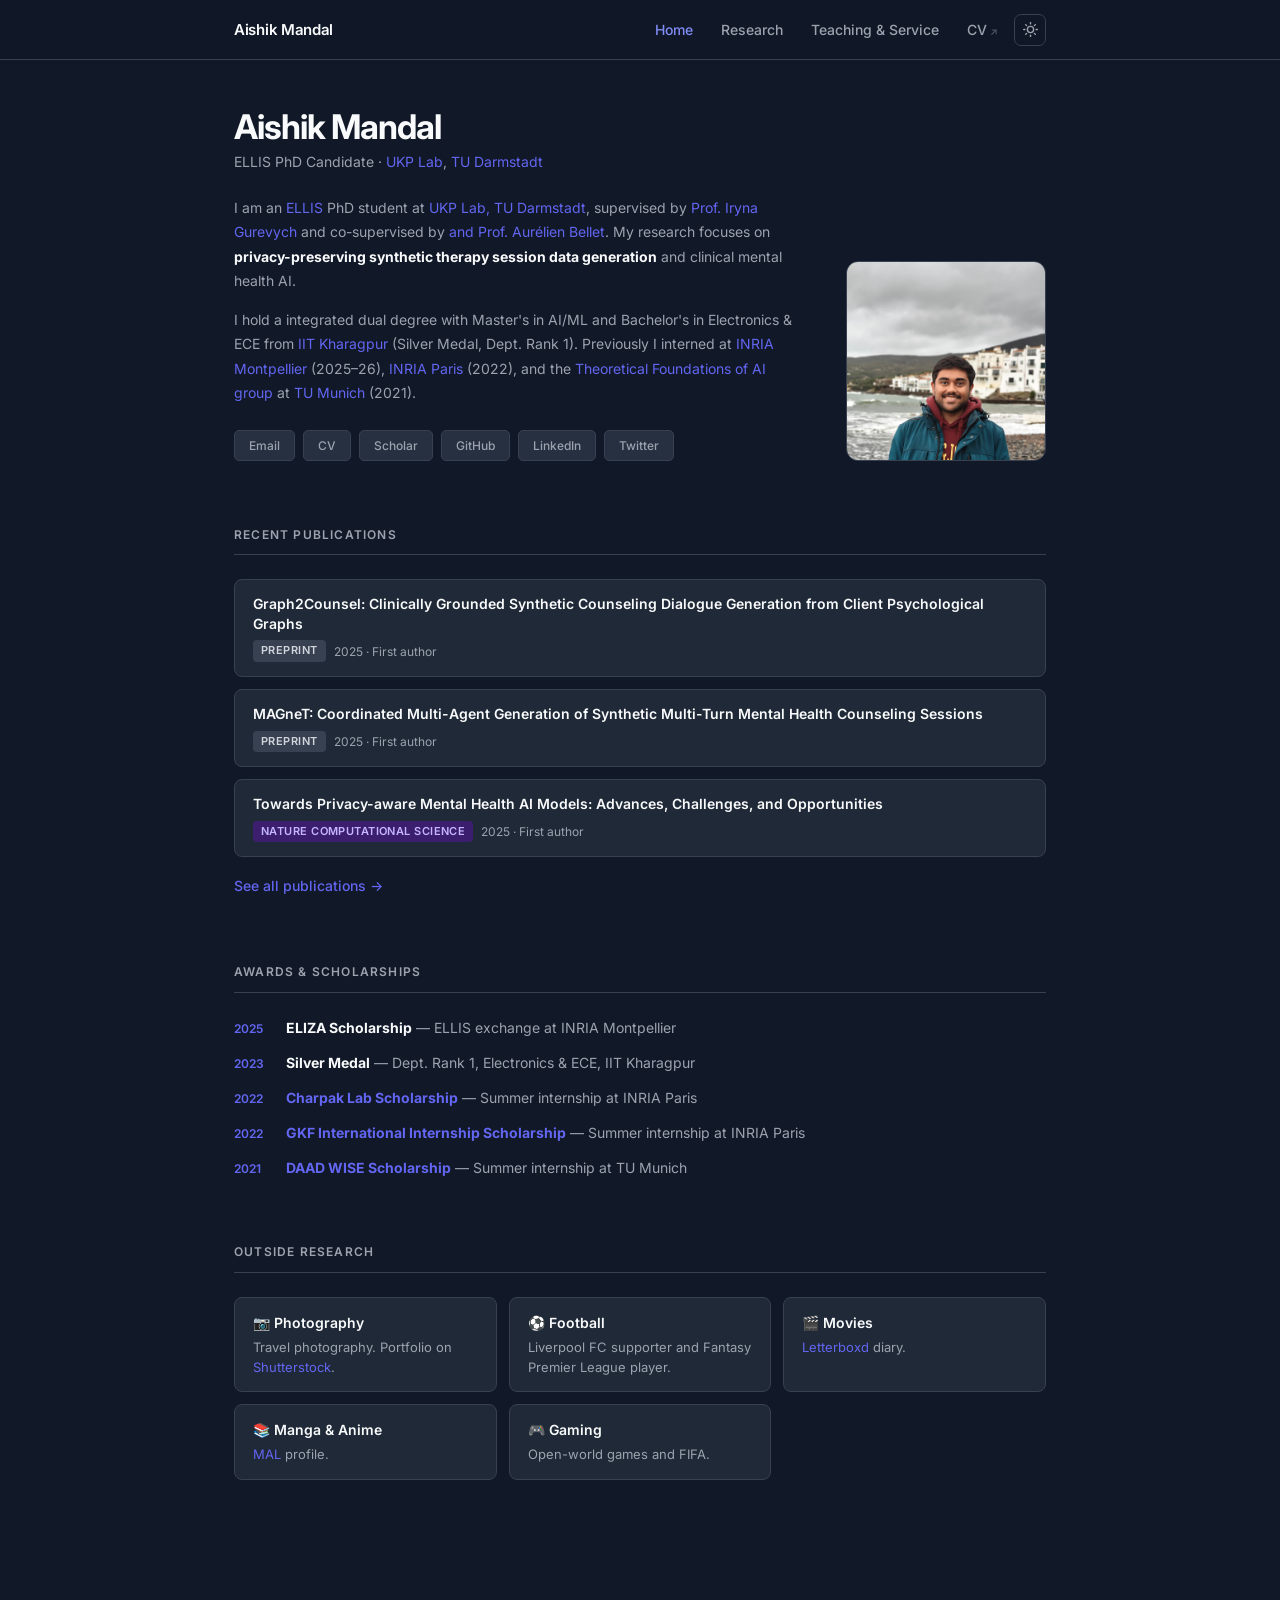
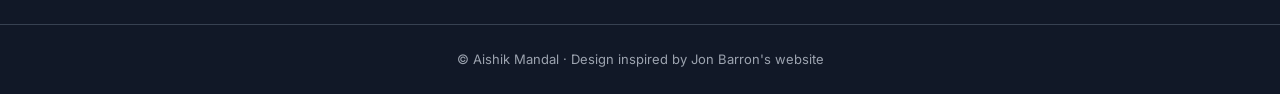
==== index.html @ 71665193 "fixed links" ====
<!DOCTYPE html>
<html lang="en">
<head>
  <meta charset="UTF-8">
  <meta name="viewport" content="width=device-width, initial-scale=1">
  <title>Aishik Mandal</title>
  <meta name="author" content="Aishik Mandal">
  <meta name="description" content="Aishik Mandal — ELLIS PhD Candidate at UKP Lab, TU Darmstadt. Research in privacy-preserving NLP, mental health AI, and dialogue systems.">
  <link rel="canonical" href="https://jitaishik.github.io/">
  <meta property="og:title" content="Aishik Mandal">
  <meta property="og:description" content="ELLIS PhD Candidate at UKP Lab, TU Darmstadt. Research in privacy-preserving NLP and mental health AI.">
  <meta property="og:url" content="https://jitaishik.github.io/">
  <meta property="og:type" content="website">
  <link rel="icon" href="data:image/svg+xml,<svg xmlns=%22http://www.w3.org/2000/svg%22 viewBox=%220 0 100 100%22><text y=%22.9em%22 font-size=%2290%22>🌐</text></svg>">
  <link rel="preload" as="image" href="images/Aishik.jpg">
  <script>if(localStorage.getItem('theme')==='light')document.documentElement.setAttribute('data-theme','light');</script>
  <link rel="stylesheet" href="assets/css/base.css">
  <link rel="stylesheet" href="assets/css/nav.css">
  <link rel="stylesheet" href="assets/css/research.css">
</head>
<body>
  <a class="skip-link" href="#main">Skip to content</a>

  <nav class="site-nav" aria-label="Primary navigation">
    <div class="nav-inner">
      <a class="nav-logo" href="index.html">Aishik Mandal</a>
      <div class="nav-right">
        <ul class="nav-links">
          <li><a href="index.html">Home</a></li>
          <li><a href="research.html">Research</a></li>
          <li><a href="teaching.html">Teaching &amp; Service</a></li>
          <li><a href="data/CV_Aishik_Mandal_2026.pdf" target="_blank">CV</a></li>
        </ul>
        <button class="theme-toggle" aria-label="Switch to light mode"></button>
        <button class="menu-toggle" aria-label="Toggle menu" aria-expanded="false">☰</button>
      </div>
    </div>
  </nav>

  <main id="main">
    <div class="container">

      <!-- ── Hero ─────────────────────────────────── -->
      <section class="section" id="hero">
        <div style="display:flex; gap:48px; align-items:flex-start; flex-wrap:wrap-reverse;">

          <div style="flex:1; min-width:260px;">
            <h1 style="font-size:34px; font-weight:700; letter-spacing:-0.03em; line-height:1.1; margin-bottom:6px;">Aishik Mandal</h1>
            <p style="color:var(--text-muted); font-size:14px; margin-bottom:22px;">
              ELLIS PhD Candidate ·
              <a href="https://www.informatik.tu-darmstadt.de/ukp/ukp_home/index.en.jsp">UKP Lab</a>,
              <a href="https://www.tu-darmstadt.de/">TU Darmstadt</a>
            </p>

            <p style="color:var(--text-muted); line-height:1.75; margin-bottom:14px; font-size:14px;">
              I am an <a href="https://ellis.eu/">ELLIS</a> PhD student at
              <a href="https://www.informatik.tu-darmstadt.de/ukp/ukp_home/index.en.jsp">UKP Lab, TU Darmstadt</a>,
              supervised by <a href="https://www.informatik.tu-darmstadt.de/ukp/ukp_home/head_ukp/index.en.jsp">Prof. Iryna Gurevych</a>
              and co-supervised by <a href="http://researchers.lille.inria.fr/abellet/"> and Prof. Aurélien Bellet</a>.
              My research focuses on <strong style="color:var(--text);">privacy-preserving synthetic therapy session data generation</strong>
              and clinical mental health AI.
            </p>
            <p style="color:var(--text-muted); line-height:1.75; margin-bottom:24px; font-size:14px;">
              I hold a integrated dual degree with Master's in AI/ML and Bachelor's in Electronics &amp; ECE from
              <a href="https://www.iitkgp.ac.in/">IIT Kharagpur</a> (Silver Medal, Dept. Rank 1).
              Previously I interned at <a href="https://team.inria.fr/premedical/">INRIA Montpellier</a> (2025–26),
              <a href="https://www.inria.fr/en/centre-inria-de-paris">INRIA Paris</a> (2022),
              and the <a href="https://www.cs.cit.tum.de/tfai/home/">Theoretical Foundations of AI group</a>
              at <a href="https://www.tum.de/">TU Munich</a> (2021).
            </p>

            <div style="display:flex; gap:8px; flex-wrap:wrap;">
              <a class="btn" href="mailto:aishik.mandal@tu-darmstadt.de">Email</a>
              <a class="btn" href="data/CV_Aishik_Mandal_2026.pdf" target="_blank">CV</a>
              <a class="btn" href="https://scholar.google.com/citations?user=Td8hNHUAAAAJ&hl=en" target="_blank">Scholar</a>
              <a class="btn" href="https://github.com/jitaishik/" target="_blank">GitHub</a>
              <a class="btn" href="https://www.linkedin.com/in/aishikmandal/" target="_blank">LinkedIn</a>
              <a class="btn" href="https://twitter.com/jit_aishik_13" target="_blank">Twitter</a>
            </div>
          </div>

          <div style="flex-shrink:0;">
            <img src="images/Aishik.jpg" alt="Aishik Mandal profile photo"
                 width="200" height="200"
                 style="width:200px; height:200px; object-fit:cover; object-position:center 15%; border-radius:12px; border:1px solid var(--border);">
          </div>

        </div>
      </section>

      <!-- ── Recent Publications ──────────────────── -->
      <section class="section" id="featured">
        <h2 class="section-title">Recent Publications</h2>
        <div class="featured-list">

          <div class="featured-card">
            <span class="featured-title">Graph2Counsel: Clinically Grounded Synthetic Counseling Dialogue Generation from Client Psychological Graphs</span>
            <div class="featured-meta">
              <span class="badge badge-preprint">Preprint</span>
              <span class="paper-year muted">2025 · First author</span>
            </div>
          </div>

          <div class="featured-card">
            <span class="featured-title">MAGneT: Coordinated Multi-Agent Generation of Synthetic Multi-Turn Mental Health Counseling Sessions</span>
            <div class="featured-meta">
              <span class="badge badge-preprint">Preprint</span>
              <span class="paper-year muted">2025 · First author</span>
            </div>
          </div>

          <div class="featured-card">
            <a class="featured-title" href="https://www.nature.com/articles/s43588-025-00875-w" target="_blank">Towards Privacy-aware Mental Health AI Models: Advances, Challenges, and Opportunities</a>
            <div class="featured-meta">
              <span class="badge badge-nature">Nature Computational Science</span>
              <span class="paper-year muted">2025 · First author</span>
            </div>
          </div>

        </div>
        <a class="see-all" href="research.html">See all publications →</a>
      </section>

      <!-- ── Awards & Scholarships ─────────────────── -->
      <section class="section" id="awards">
        <h2 class="section-title">Awards &amp; Scholarships</h2>
        <div style="display:flex; flex-direction:column; gap:14px;">

          <div style="display:flex; gap:16px; align-items:baseline;">
            <span style="color:var(--accent); font-size:12px; font-weight:600; min-width:36px; flex-shrink:0;">2025</span>
            <div style="font-size:14px; line-height:1.5;">
              <a href="https://www.tu-darmstadt.de/forschen/forschungsfelder/information_intelligence_ii/eliza/eliza.en.jsp"></a><strong>ELIZA Scholarship</strong></a>
              <span style="color:var(--text-muted);"> — ELLIS exchange at INRIA Montpellier</span>
            </div>
          </div>

          <div style="display:flex; gap:16px; align-items:baseline;">
            <span style="color:var(--accent); font-size:12px; font-weight:600; min-width:36px; flex-shrink:0;">2023</span>
            <div style="font-size:14px; line-height:1.5;">
              <strong>Silver Medal</strong>
              <span style="color:var(--text-muted);"> — Dept. Rank 1, Electronics &amp; ECE, IIT Kharagpur</span>
            </div>
          </div>

          <div style="display:flex; gap:16px; align-items:baseline;">
            <span style="color:var(--accent); font-size:12px; font-weight:600; min-width:36px; flex-shrink:0;">2022</span>
            <div style="font-size:14px; line-height:1.5;">
              <a href="https://www.inde.campusfrance.org/charpak-lab-scholarship"><strong>Charpak Lab Scholarship</strong></a>
              <span style="color:var(--text-muted);"> — Summer internship at INRIA Paris</span>
            </div>
          </div>

          <div style="display:flex; gap:16px; align-items:baseline;">
            <span style="color:var(--accent); font-size:12px; font-weight:600; min-width:36px; flex-shrink:0;">2022</span>
            <div style="font-size:14px; line-height:1.5;">
              <a href="https://www.iitkgpfoundation.org/article.html?aid=1276&nl="><strong>GKF International Internship Scholarship</strong></a>
              <span style="color:var(--text-muted);"> — Summer internship at INRIA Paris</span>
            </div>
          </div>

          <div style="display:flex; gap:16px; align-items:baseline;">
            <span style="color:var(--accent); font-size:12px; font-weight:600; min-width:36px; flex-shrink:0;">2021</span>
            <div style="font-size:14px; line-height:1.5;">
              <a href="https://www2.daad.de/deutschland/stipendium/datenbank/en/21148-scholarship-database/?detail=50015295"><strong>DAAD WISE Scholarship</strong></a>
              <span style="color:var(--text-muted);"> — Summer internship at TU Munich</span>
            </div>
          </div>

        </div>
      </section>

      <!-- ── Outside Research ──────────────────────── -->
      <section class="section" id="hobbies">
        <h2 class="section-title">Outside Research</h2>
        <div style="display:grid; grid-template-columns:repeat(auto-fill, minmax(200px, 1fr)); gap:12px;">

          <div style="background:var(--surface); border:1px solid var(--border); border-radius:8px; padding:14px 18px;">
            <div style="font-weight:600; font-size:14px; margin-bottom:4px;">📷 Photography</div>
            <div style="color:var(--text-muted); font-size:13px; line-height:1.5;">Travel photography. Portfolio on <a href="https://www.shutterstock.com/g/Jitaishik">Shutterstock</a>.</div>
          </div>

          <div style="background:var(--surface); border:1px solid var(--border); border-radius:8px; padding:14px 18px;">
            <div style="font-weight:600; font-size:14px; margin-bottom:4px;">⚽ Football</div>
            <div style="color:var(--text-muted); font-size:13px; line-height:1.5;">Liverpool FC supporter and Fantasy Premier League player.</div>
          </div>

          <div style="background:var(--surface); border:1px solid var(--border); border-radius:8px; padding:14px 18px;">
            <div style="font-weight:600; font-size:14px; margin-bottom:4px;">🎬 Movies</div>
            <div style="color:var(--text-muted); font-size:13px; line-height:1.5;"><a href="https://letterboxd.com/Jitaishik/">Letterboxd</a> diary.</div>
          </div>

          <div style="background:var(--surface); border:1px solid var(--border); border-radius:8px; padding:14px 18px;">
            <div style="font-weight:600; font-size:14px; margin-bottom:4px;">📚 Manga &amp; Anime</div>
            <div style="color:var(--text-muted); font-size:13px; line-height:1.5;"><a href="https://myanimelist.net/profile/Jitaishik">MAL</a> profile.</div>
          </div>

          <div style="background:var(--surface); border:1px solid var(--border); border-radius:8px; padding:14px 18px;">
            <div style="font-weight:600; font-size:14px; margin-bottom:4px;">🎮 Gaming</div>
            <div style="color:var(--text-muted); font-size:13px; line-height:1.5;">Open-world games and FIFA.</div>
          </div>

        </div>
      </section>

    </div>
  </main>

  <footer>
    <div class="container">
      <p>© Aishik Mandal · Design inspired by <a href="https://jonbarron.info/">Jon Barron's website</a></p>
    </div>
  </footer>

  <script src="assets/js/nav.js"></script>
</body>
</html>
---- assets/css/base.css ----
@import url('https://fonts.googleapis.com/css2?family=Inter:wght@300;400;500;600;700&display=swap');

*, *::before, *::after { box-sizing: border-box; margin: 0; padding: 0; }

:root {
  --bg:           #111827;
  --surface:      #1f2937;
  --surface-2:    #263040;
  --border:       #374151;
  --text:         #f9fafb;
  --text-muted:   #9ca3af;
  --accent:       #6366f1;
  --accent-hover: #818cf8;
  --nav-bg:       rgba(17, 24, 39, 0.92);
  --thumb-bg:     #0d1117;
  --font:         'Inter', system-ui, -apple-system, sans-serif;
  --max-w:        860px;
  --nav-h:        60px;
}

[data-theme="light"] {
  --bg:           #f8f9fa;
  --surface:      #ffffff;
  --surface-2:    #f1f3f5;
  --border:       #dee2e6;
  --text:         #111827;
  --text-muted:   #6b7280;
  --accent:       #4f46e5;
  --accent-hover: #6366f1;
  --nav-bg:       rgba(248, 249, 250, 0.92);
  --thumb-bg:     #f1f3f5;
}

/* Badge overrides for light mode */
[data-theme="light"] .badge-nature   { background: #ede9fe; color: #5b21b6; }
[data-theme="light"] .badge-oral     { background: #dcfce7; color: #15803d; }
[data-theme="light"] .badge-conf     { background: #dbeafe; color: #1d4ed8; }
[data-theme="light"] .badge-journal  { background: #dbeafe; color: #1d4ed8; }
[data-theme="light"] .badge-preprint { background: #f3f4f6; color: #374151; border: 1px solid #e5e7eb; }
[data-theme="light"] .badge-thesis   { background: #fef3c7; color: #92400e; }
[data-theme="light"] .badge-intern   { background: #fef3c7; color: #92400e; }

html { scroll-behavior: smooth; }

body {
  font-family: var(--font);
  background: var(--bg);
  color: var(--text);
  font-size: 15px;
  line-height: 1.6;
  min-height: 100vh;
}

a {
  color: var(--accent);
  text-decoration: none;
  transition: color 0.15s;
}
a:hover { color: var(--accent-hover); }

/* Layout */
.container {
  max-width: var(--max-w);
  margin: 0 auto;
  padding: 0 24px;
}

main {
  padding-top: calc(var(--nav-h) + 48px);
  padding-bottom: 80px;
}

.section { margin-bottom: 64px; }

.section-title {
  font-size: 12px;
  font-weight: 600;
  letter-spacing: 0.1em;
  text-transform: uppercase;
  color: var(--text-muted);
  margin-bottom: 24px;
  padding-bottom: 10px;
  border-bottom: 1px solid var(--border);
}

/* Badges */
.badge {
  display: inline-block;
  padding: 2px 8px;
  border-radius: 4px;
  font-size: 11px;
  font-weight: 600;
  letter-spacing: 0.04em;
  text-transform: uppercase;
  vertical-align: middle;
  white-space: nowrap;
}
.badge-nature   { background: #3b1e6e; color: #c4b5fd; }
.badge-oral     { background: #14532d; color: #86efac; }
.badge-conf     { background: #1e3a5f; color: #93c5fd; }
.badge-journal  { background: #1e3a5f; color: #93c5fd; }
.badge-preprint { background: #374151; color: #d1d5db; }
.badge-thesis   { background: #292524; color: #d6d3d1; }
.badge-intern   { background: #292524; color: #d6d3d1; }

/* Footer */
footer {
  border-top: 1px solid var(--border);
  padding: 24px 0;
  text-align: center;
  color: var(--text-muted);
  font-size: 13px;
}
footer a { color: var(--text-muted); }
footer a:hover { color: var(--accent-hover); }

/* Skip to content */
.skip-link {
  position: absolute;
  top: -40px;
  left: 0;
  background: var(--accent);
  color: #fff;
  padding: 8px 12px;
  z-index: 100;
  border-radius: 0 0 4px 0;
  font-size: 14px;
}
.skip-link:focus { top: 0; }

img { max-width: 100%; height: auto; display: block; }

/* Shared link pill button */
.btn {
  display: inline-flex;
  align-items: center;
  gap: 4px;
  padding: 5px 14px;
  border-radius: 5px;
  font-size: 12px;
  font-weight: 500;
  background: var(--surface-2);
  border: 1px solid var(--border);
  color: var(--text-muted);
  transition: all 0.15s;
  cursor: pointer;
}
.btn:hover {
  background: var(--accent);
  border-color: var(--accent);
  color: #fff;
}

.highlight { font-weight: 700; color: var(--text); }
.muted { color: var(--text-muted); }
---- assets/css/nav.css ----
.site-nav {
  position: fixed;
  top: 0; left: 0; right: 0;
  height: var(--nav-h);
  background: var(--nav-bg);
  backdrop-filter: blur(12px);
  -webkit-backdrop-filter: blur(12px);
  border-bottom: 1px solid var(--border);
  z-index: 50;
  display: flex;
  align-items: center;
}

.nav-inner {
  max-width: var(--max-w);
  width: 100%;
  margin: 0 auto;
  padding: 0 24px;
  display: flex;
  align-items: center;
  justify-content: space-between;
}

.nav-logo {
  font-weight: 600;
  font-size: 15px;
  color: var(--text);
  letter-spacing: -0.02em;
}
.nav-logo:hover { color: var(--accent-hover); }

/* Right side: links + controls */
.nav-right {
  display: flex;
  align-items: center;
  gap: 16px;
}

.nav-links {
  display: flex;
  align-items: center;
  gap: 28px;
  list-style: none;
}

.nav-links a {
  color: var(--text-muted);
  font-size: 14px;
  font-weight: 500;
  transition: color 0.15s;
}
.nav-links a:hover { color: var(--text); }
.nav-links a.active,
.nav-links a[aria-current="page"] { color: var(--accent-hover); }
.nav-links a[target="_blank"]::after {
  content: ' ↗';
  font-size: 10px;
  opacity: 0.5;
}

/* Theme toggle */
.theme-toggle {
  display: flex;
  align-items: center;
  justify-content: center;
  width: 32px;
  height: 32px;
  background: none;
  border: 1px solid var(--border);
  border-radius: 7px;
  cursor: pointer;
  color: var(--text-muted);
  flex-shrink: 0;
  transition: color 0.15s, border-color 0.15s, background 0.15s;
}
.theme-toggle:hover {
  color: var(--text);
  border-color: var(--text-muted);
  background: var(--surface-2);
}
.theme-toggle svg { pointer-events: none; }

/* Hamburger */
.menu-toggle {
  display: none;
  background: none;
  border: none;
  cursor: pointer;
  padding: 6px;
  color: var(--text);
  font-size: 18px;
  line-height: 1;
}

@media (max-width: 600px) {
  .menu-toggle { display: block; }

  .nav-links {
    display: none;
    position: fixed;
    top: var(--nav-h);
    left: 0; right: 0;
    background: var(--surface);
    border-bottom: 1px solid var(--border);
    flex-direction: column;
    align-items: flex-start;
    padding: 8px 24px 20px;
    gap: 0;
  }
  .nav-links.open { display: flex; }
  .nav-links li { width: 100%; }
  .nav-links a {
    display: block;
    padding: 14px 0;
    border-bottom: 1px solid var(--border);
    font-size: 15px;
  }
  .nav-links li:last-child a { border-bottom: none; }
}
---- assets/css/research.css ----
.research-intro {
  color: var(--text-muted);
  font-size: 15px;
  line-height: 1.7;
  margin-bottom: 40px;
  max-width: 640px;
}

/* ── Paper cards ─────────────────────────────── */
.papers-list {
  display: flex;
  flex-direction: column;
  gap: 20px;
}

.paper-card {
  background: var(--surface);
  border: 1px solid var(--border);
  border-radius: 10px;
  display: flex;
  gap: 24px;
  padding: 20px;
  transition: border-color 0.2s, box-shadow 0.2s;
}
.paper-card:hover {
  border-color: var(--accent);
  box-shadow: 0 0 0 1px rgba(99, 102, 241, 0.15);
}

/* Thumbnail */
.paper-thumb {
  flex-shrink: 0;
  width: 200px;
  height: 200px;
  border-radius: 8px;
  overflow: hidden;
  background: var(--thumb-bg);
  display: flex;
  align-items: center;
  justify-content: center;
  align-self: center;
}
.paper-thumb img {
  width: 100%;
  height: 100%;
  object-fit: contain;
  padding: 6px;
}

/* Coloured placeholders for papers without images */
.paper-thumb-placeholder {
  width: 100%;
  height: 100%;
  display: flex;
  align-items: center;
  justify-content: center;
  font-size: 13px;
  font-weight: 700;
  letter-spacing: 0.02em;
  color: rgba(255, 255, 255, 0.9);
  text-align: center;
  line-height: 1.3;
  padding: 14px;
}
.ph-teal    { background: linear-gradient(135deg, #0f766e 0%, #0d9488 100%); }
.ph-rose    { background: linear-gradient(135deg, #be123c 0%, #e11d48 100%); }
.ph-amber   { background: linear-gradient(135deg, #b45309 0%, #d97706 100%); }
.ph-slate   { background: linear-gradient(135deg, #334155 0%, #475569 100%); }
.ph-emerald { background: linear-gradient(135deg, #047857 0%, #059669 100%); }

/* Paper body */
.paper-content { flex: 1; min-width: 0; }

.paper-meta {
  display: flex;
  align-items: center;
  gap: 8px;
  margin-bottom: 8px;
  flex-wrap: wrap;
}
.paper-year { color: var(--text-muted); font-size: 12px; }

.paper-title {
  font-size: 14px;
  font-weight: 600;
  color: var(--text);
  line-height: 1.45;
  margin-bottom: 7px;
  display: block;
}
.paper-title:hover { color: var(--accent-hover); }
span.paper-title { cursor: default; }
span.paper-title:hover { color: var(--text); }

.paper-authors {
  font-size: 13px;
  color: var(--text-muted);
  margin-bottom: 8px;
  line-height: 1.5;
}
.paper-authors .me { color: var(--text); font-weight: 600; }

.paper-desc {
  font-size: 13px;
  color: var(--text-muted);
  line-height: 1.6;
  margin-bottom: 12px;
}

.paper-links {
  display: flex;
  gap: 8px;
  flex-wrap: wrap;
}

/* ── Featured publication strips on homepage ── */
.featured-list {
  display: flex;
  flex-direction: column;
  gap: 12px;
}

.featured-card {
  background: var(--surface);
  border: 1px solid var(--border);
  border-radius: 8px;
  padding: 14px 18px;
  transition: border-color 0.2s;
}
.featured-card:hover { border-color: var(--accent); }

.featured-title {
  font-size: 14px;
  font-weight: 600;
  color: var(--text);
  display: block;
  margin-bottom: 7px;
  line-height: 1.4;
}
.featured-title:hover { color: var(--accent-hover); }

.featured-meta {
  display: flex;
  align-items: center;
  gap: 8px;
  flex-wrap: wrap;
}

.see-all {
  display: inline-flex;
  align-items: center;
  gap: 4px;
  margin-top: 18px;
  font-size: 14px;
  font-weight: 500;
  color: var(--accent);
}
.see-all:hover { color: var(--accent-hover); }

/* ── Subsection heading within research page ── */
.subsection-title {
  font-size: 13px;
  font-weight: 600;
  color: var(--text-muted);
  letter-spacing: 0.06em;
  text-transform: uppercase;
  margin: 40px 0 16px;
}

/* ── Responsive ───────────────────────────── */
@media (max-width: 640px) {
  .paper-card {
    flex-direction: column;
    gap: 16px;
  }
  .paper-thumb {
    width: 100%;
    height: 220px;
    align-self: auto;
  }
}
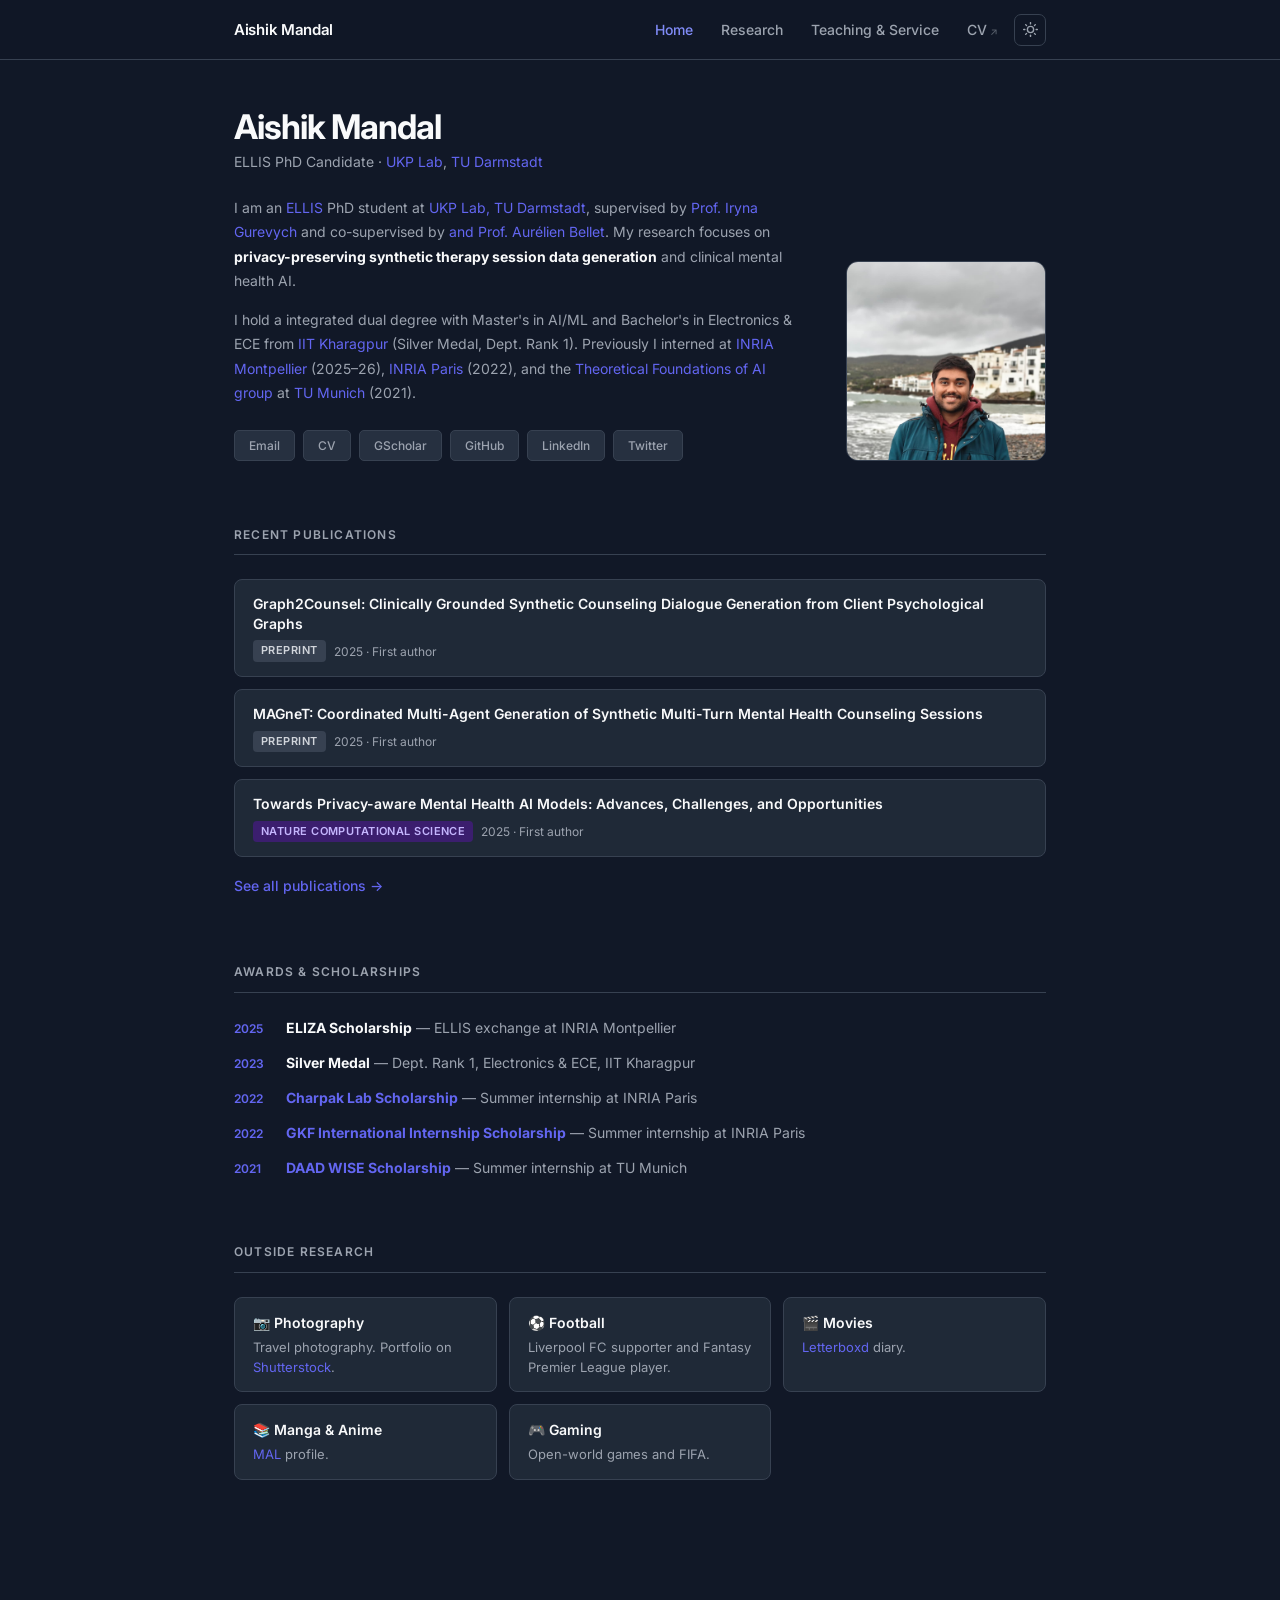
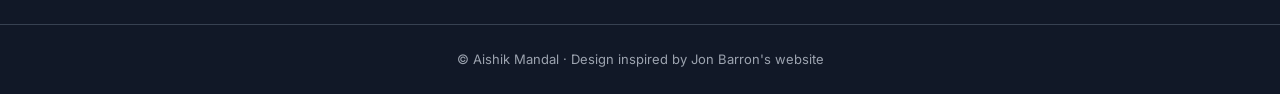
==== commit bef750b5: "fixed links" ====
--- a/index.html
+++ b/index.html
@@ -72,7 +72,7 @@
             <div style="display:flex; gap:8px; flex-wrap:wrap;">
               <a class="btn" href="mailto:aishik.mandal@tu-darmstadt.de">Email</a>
               <a class="btn" href="data/CV_Aishik_Mandal_2026.pdf" target="_blank">CV</a>
-              <a class="btn" href="https://scholar.google.com/citations?user=Td8hNHUAAAAJ&hl=en" target="_blank">Scholar</a>
+              <a class="btn" href="https://scholar.google.com/citations?user=Td8hNHUAAAAJ&hl=en" target="_blank">GScholar</a>
               <a class="btn" href="https://github.com/jitaishik/" target="_blank">GitHub</a>
               <a class="btn" href="https://www.linkedin.com/in/aishikmandal/" target="_blank">LinkedIn</a>
               <a class="btn" href="https://twitter.com/jit_aishik_13" target="_blank">Twitter</a>
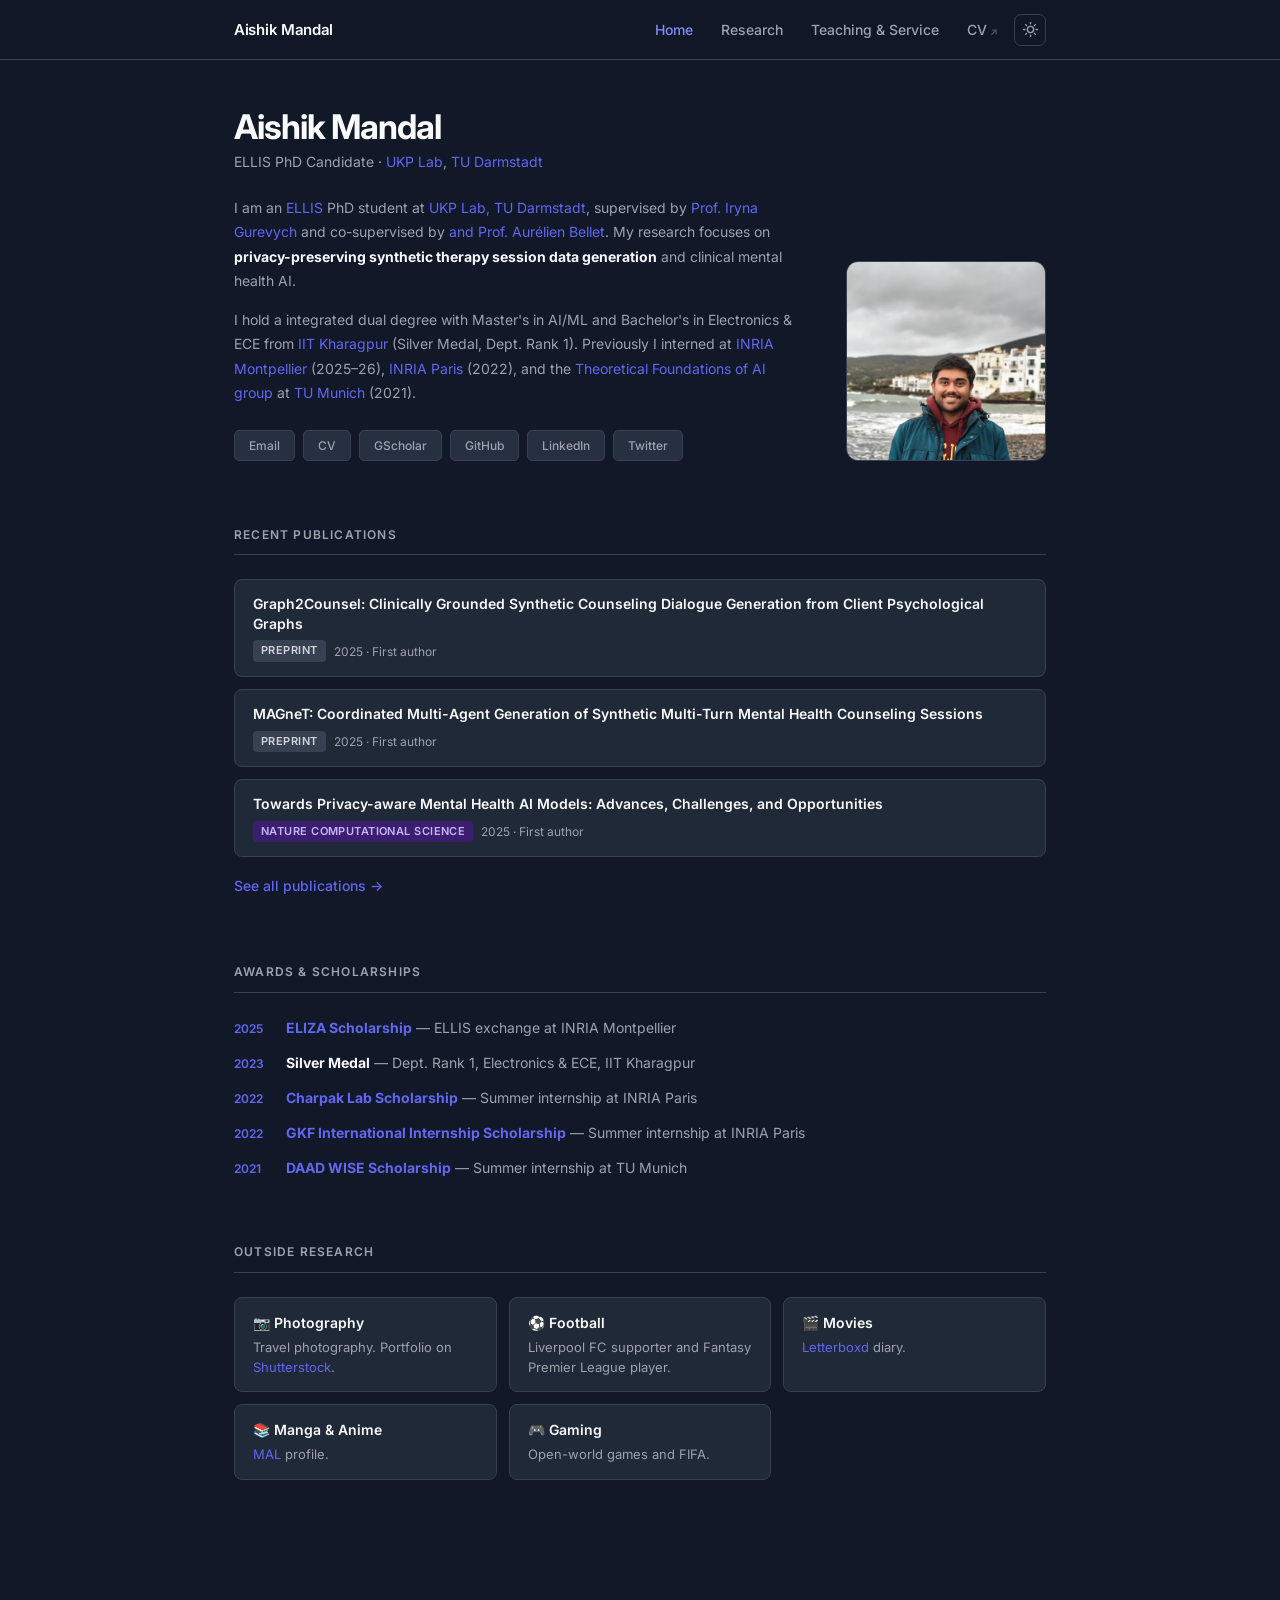
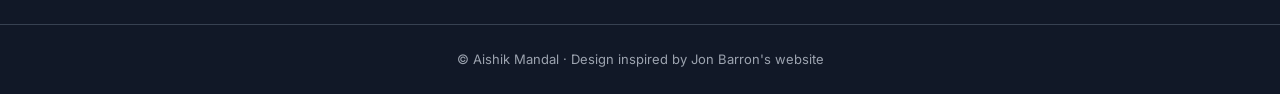
==== commit 7e83a35d: "fixed links" ====
--- a/index.html
+++ b/index.html
@@ -94,7 +94,7 @@
         <div class="featured-list">
 
           <div class="featured-card">
-            <span class="featured-title">Graph2Counsel: Clinically Grounded Synthetic Counseling Dialogue Generation from Client Psychological Graphs</span>
+            <a class="featured-title" href="https://arxiv.org/abs/2604.20382" target="_blank">Graph2Counsel: Clinically Grounded Synthetic Counseling Dialogue Generation from Client Psychological Graphs</a>
             <div class="featured-meta">
               <span class="badge badge-preprint">Preprint</span>
               <span class="paper-year muted">2025 · First author</span>
@@ -102,7 +102,7 @@
           </div>
 
           <div class="featured-card">
-            <span class="featured-title">MAGneT: Coordinated Multi-Agent Generation of Synthetic Multi-Turn Mental Health Counseling Sessions</span>
+            <a class="featured-title" href="https://arxiv.org/abs/2509.04183" target="_blank">MAGneT: Coordinated Multi-Agent Generation of Synthetic Multi-Turn Mental Health Counseling Sessions</a>
             <div class="featured-meta">
               <span class="badge badge-preprint">Preprint</span>
               <span class="paper-year muted">2025 · First author</span>
@@ -129,7 +129,7 @@
           <div style="display:flex; gap:16px; align-items:baseline;">
             <span style="color:var(--accent); font-size:12px; font-weight:600; min-width:36px; flex-shrink:0;">2025</span>
             <div style="font-size:14px; line-height:1.5;">
-              <a href="https://www.tu-darmstadt.de/forschen/forschungsfelder/information_intelligence_ii/eliza/eliza.en.jsp"></a><strong>ELIZA Scholarship</strong></a>
+              <a href="https://www.tu-darmstadt.de/forschen/forschungsfelder/information_intelligence_ii/eliza/eliza.en.jsp"><strong>ELIZA Scholarship</strong></a>
               <span style="color:var(--text-muted);"> — ELLIS exchange at INRIA Montpellier</span>
             </div>
           </div>
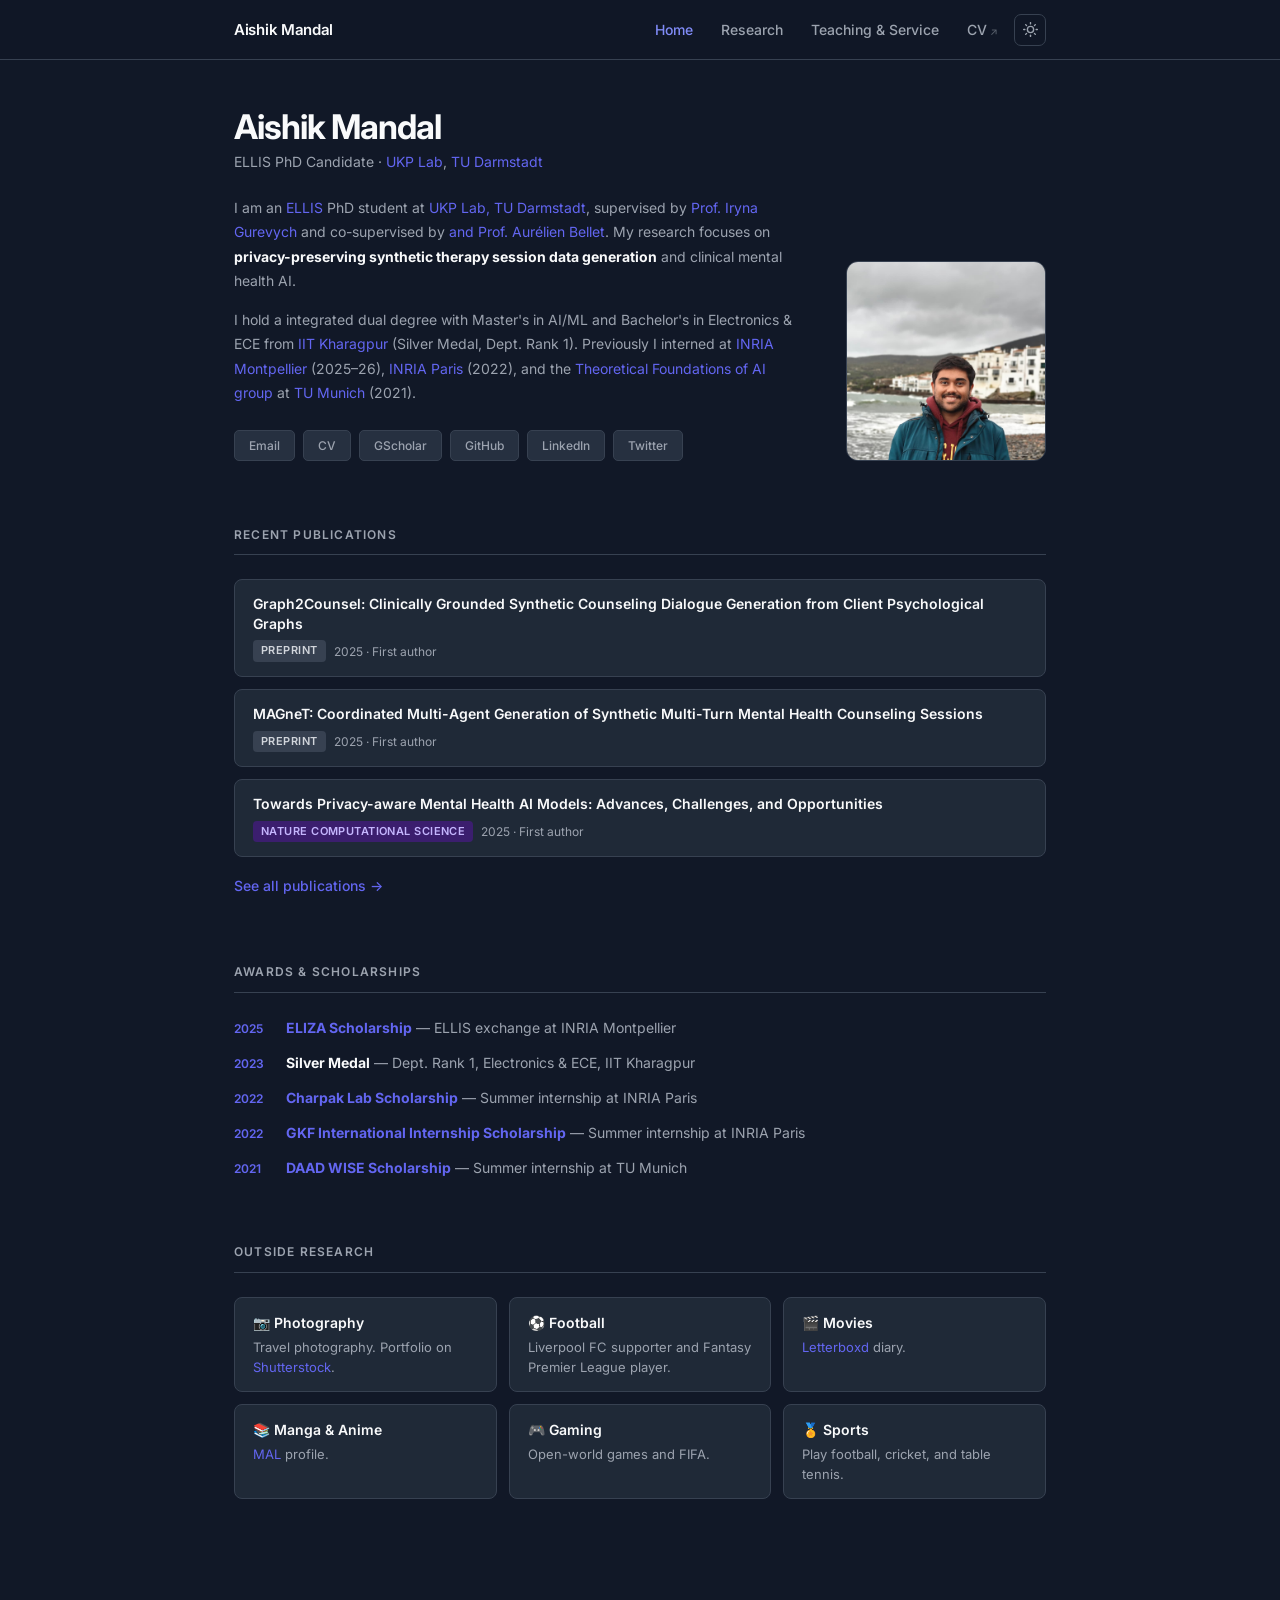
==== commit 0cb196c0: "added outside research" ====
--- a/index.html
+++ b/index.html
@@ -199,17 +199,16 @@
             <div style="color:var(--text-muted); font-size:13px; line-height:1.5;">Open-world games and FIFA.</div>
           </div>
 
+          <div style="background:var(--surface); border:1px solid var(--border); border-radius:8px; padding:14px 18px;">
+            <div style="font-weight:600; font-size:14px; margin-bottom:4px;">🏅 Sports</div>
+            <div style="color:var(--text-muted); font-size:13px; line-height:1.5;">Play football, cricket, and table tennis.</div>
+          </div>
+
         </div>
       </section>
 
     </div>
   </main>
-
-  <footer>
-    <div class="container">
-      <p>© Aishik Mandal · Design inspired by <a href="https://jonbarron.info/">Jon Barron's website</a></p>
-    </div>
-  </footer>
 
   <script src="assets/js/nav.js"></script>
 </body>
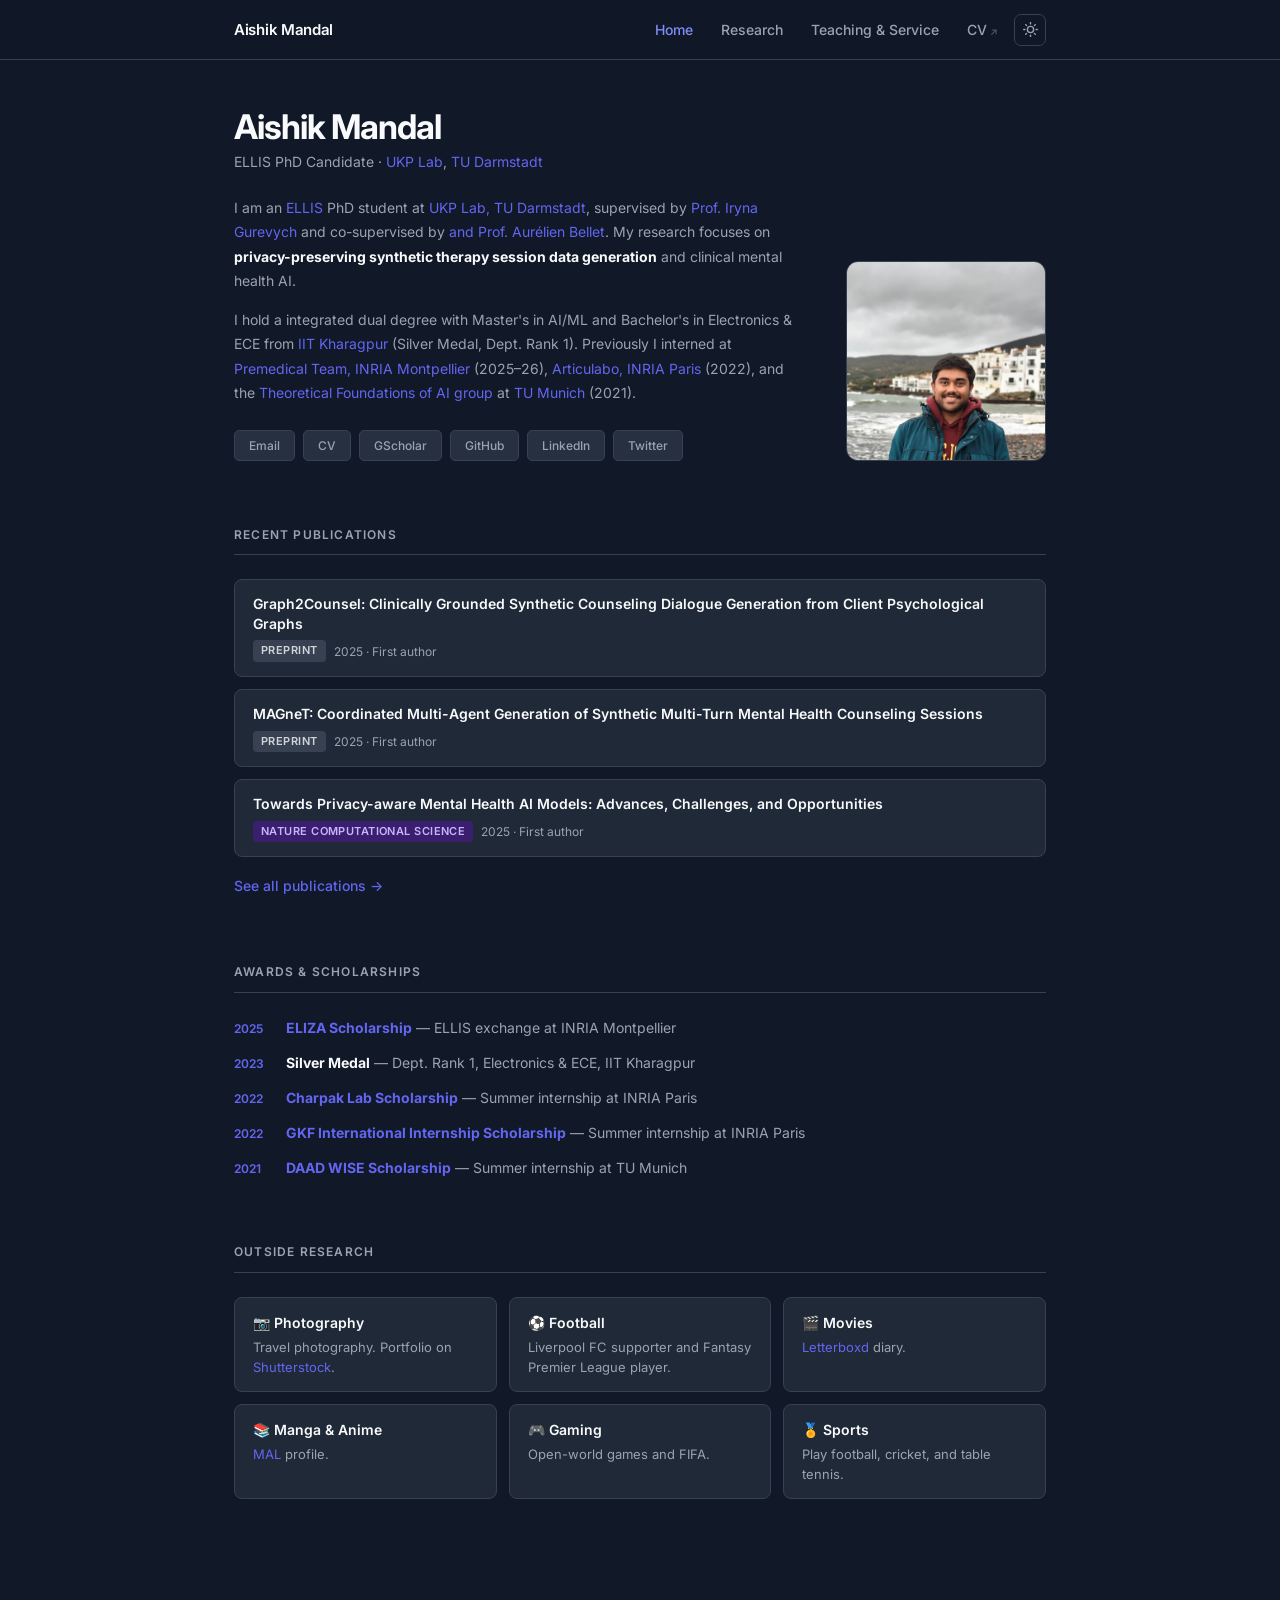
==== commit 672076c8: "fixed text" ====
--- a/index.html
+++ b/index.html
@@ -63,8 +63,8 @@
             <p style="color:var(--text-muted); line-height:1.75; margin-bottom:24px; font-size:14px;">
               I hold a integrated dual degree with Master's in AI/ML and Bachelor's in Electronics &amp; ECE from
               <a href="https://www.iitkgp.ac.in/">IIT Kharagpur</a> (Silver Medal, Dept. Rank 1).
-              Previously I interned at <a href="https://team.inria.fr/premedical/">INRIA Montpellier</a> (2025–26),
-              <a href="https://www.inria.fr/en/centre-inria-de-paris">INRIA Paris</a> (2022),
+              Previously I interned at <a href="https://team.inria.fr/premedical/">Premedical Team, INRIA Montpellier</a> (2025–26),
+              <a href="https://www.inria.fr/en/centre-inria-de-paris"> Articulabo, INRIA Paris</a> (2022),
               and the <a href="https://www.cs.cit.tum.de/tfai/home/">Theoretical Foundations of AI group</a>
               at <a href="https://www.tum.de/">TU Munich</a> (2021).
             </p>
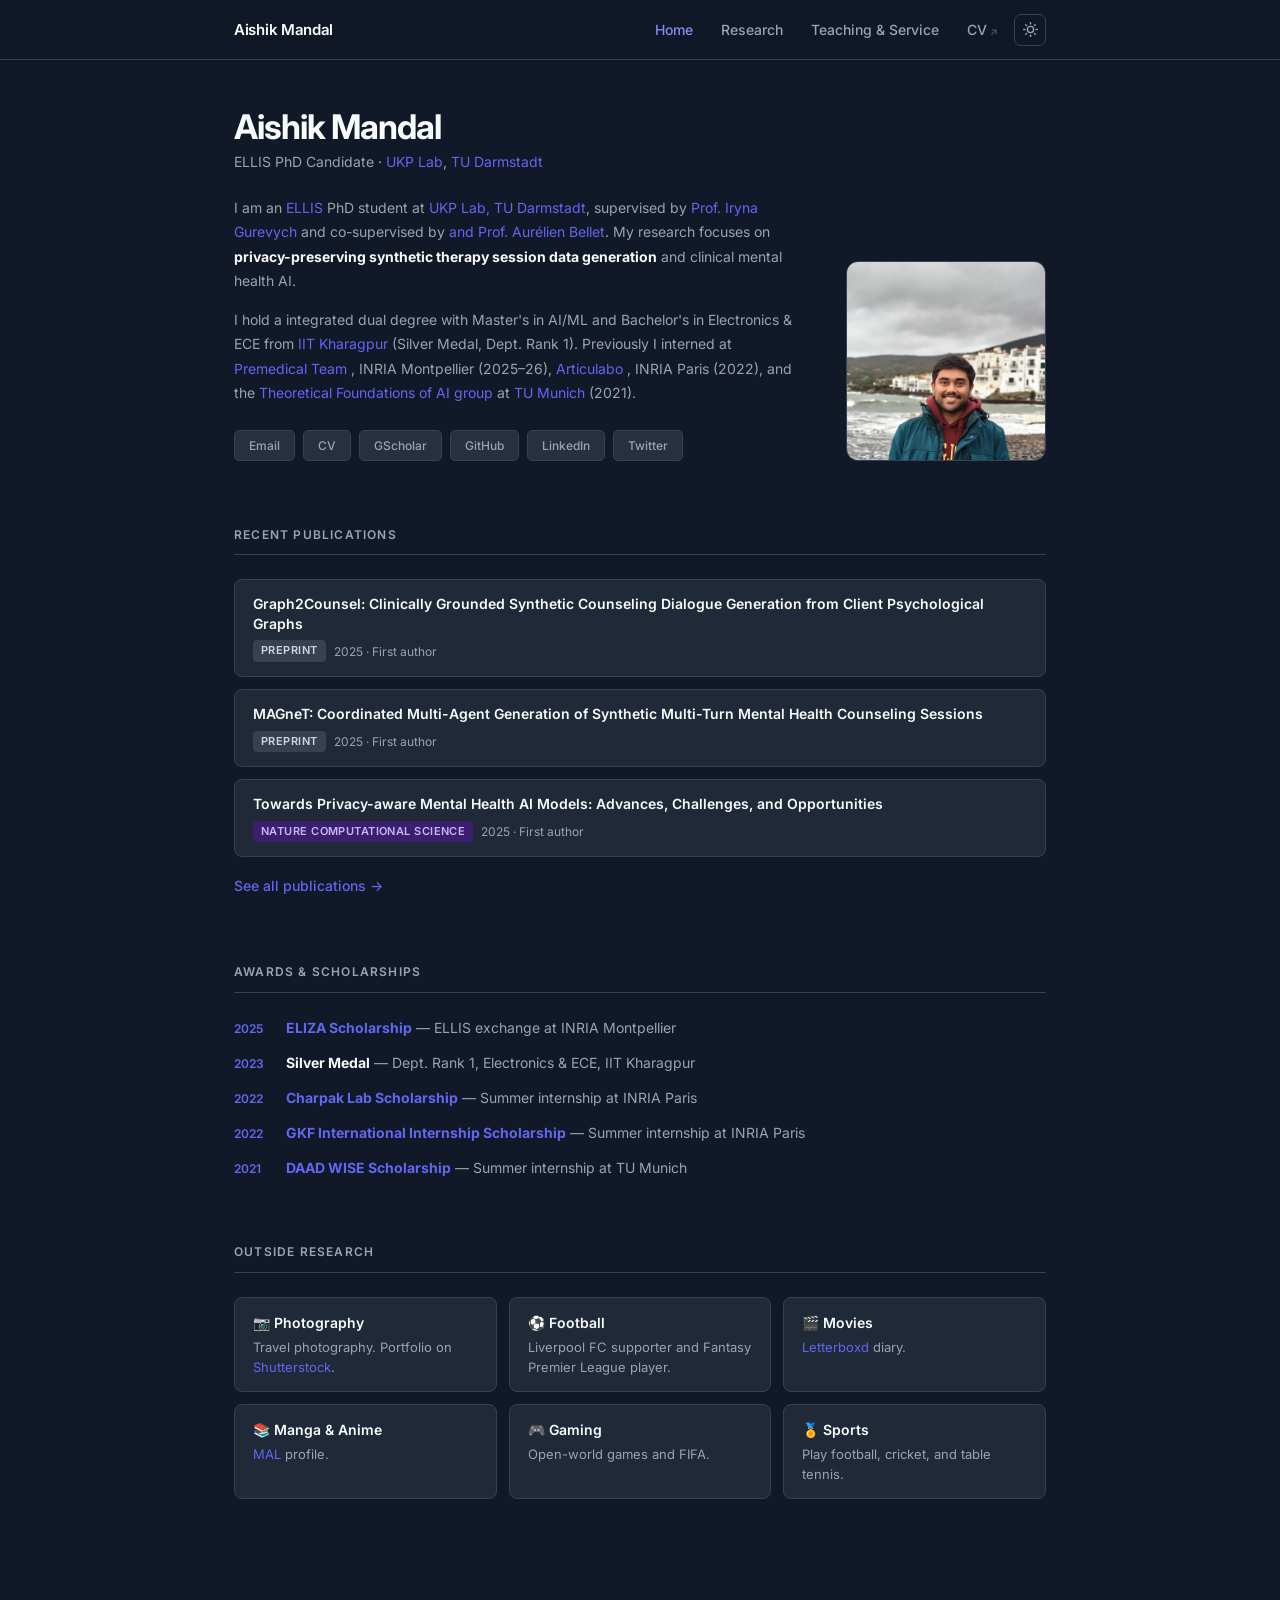
==== commit 39868b77: "fixed text" ====
--- a/index.html
+++ b/index.html
@@ -63,8 +63,8 @@
             <p style="color:var(--text-muted); line-height:1.75; margin-bottom:24px; font-size:14px;">
               I hold a integrated dual degree with Master's in AI/ML and Bachelor's in Electronics &amp; ECE from
               <a href="https://www.iitkgp.ac.in/">IIT Kharagpur</a> (Silver Medal, Dept. Rank 1).
-              Previously I interned at <a href="https://team.inria.fr/premedical/">Premedical Team, INRIA Montpellier</a> (2025–26),
-              <a href="https://www.inria.fr/en/centre-inria-de-paris"> Articulabo, INRIA Paris</a> (2022),
+              Previously I interned at <a href="https://team.inria.fr/premedical/">Premedical Team </a>, <a href="https://www.inria.fr/en/inria-branch-university-montpellier"></a>INRIA Montpellier</a> (2025–26),
+              <a href="https://www.justinecassell.com/articulab/members/"> Articulabo </a>, <a href="https://www.inria.fr/en/centre-inria-de-paris"></a>INRIA Paris</a> (2022),
               and the <a href="https://www.cs.cit.tum.de/tfai/home/">Theoretical Foundations of AI group</a>
               at <a href="https://www.tum.de/">TU Munich</a> (2021).
             </p>
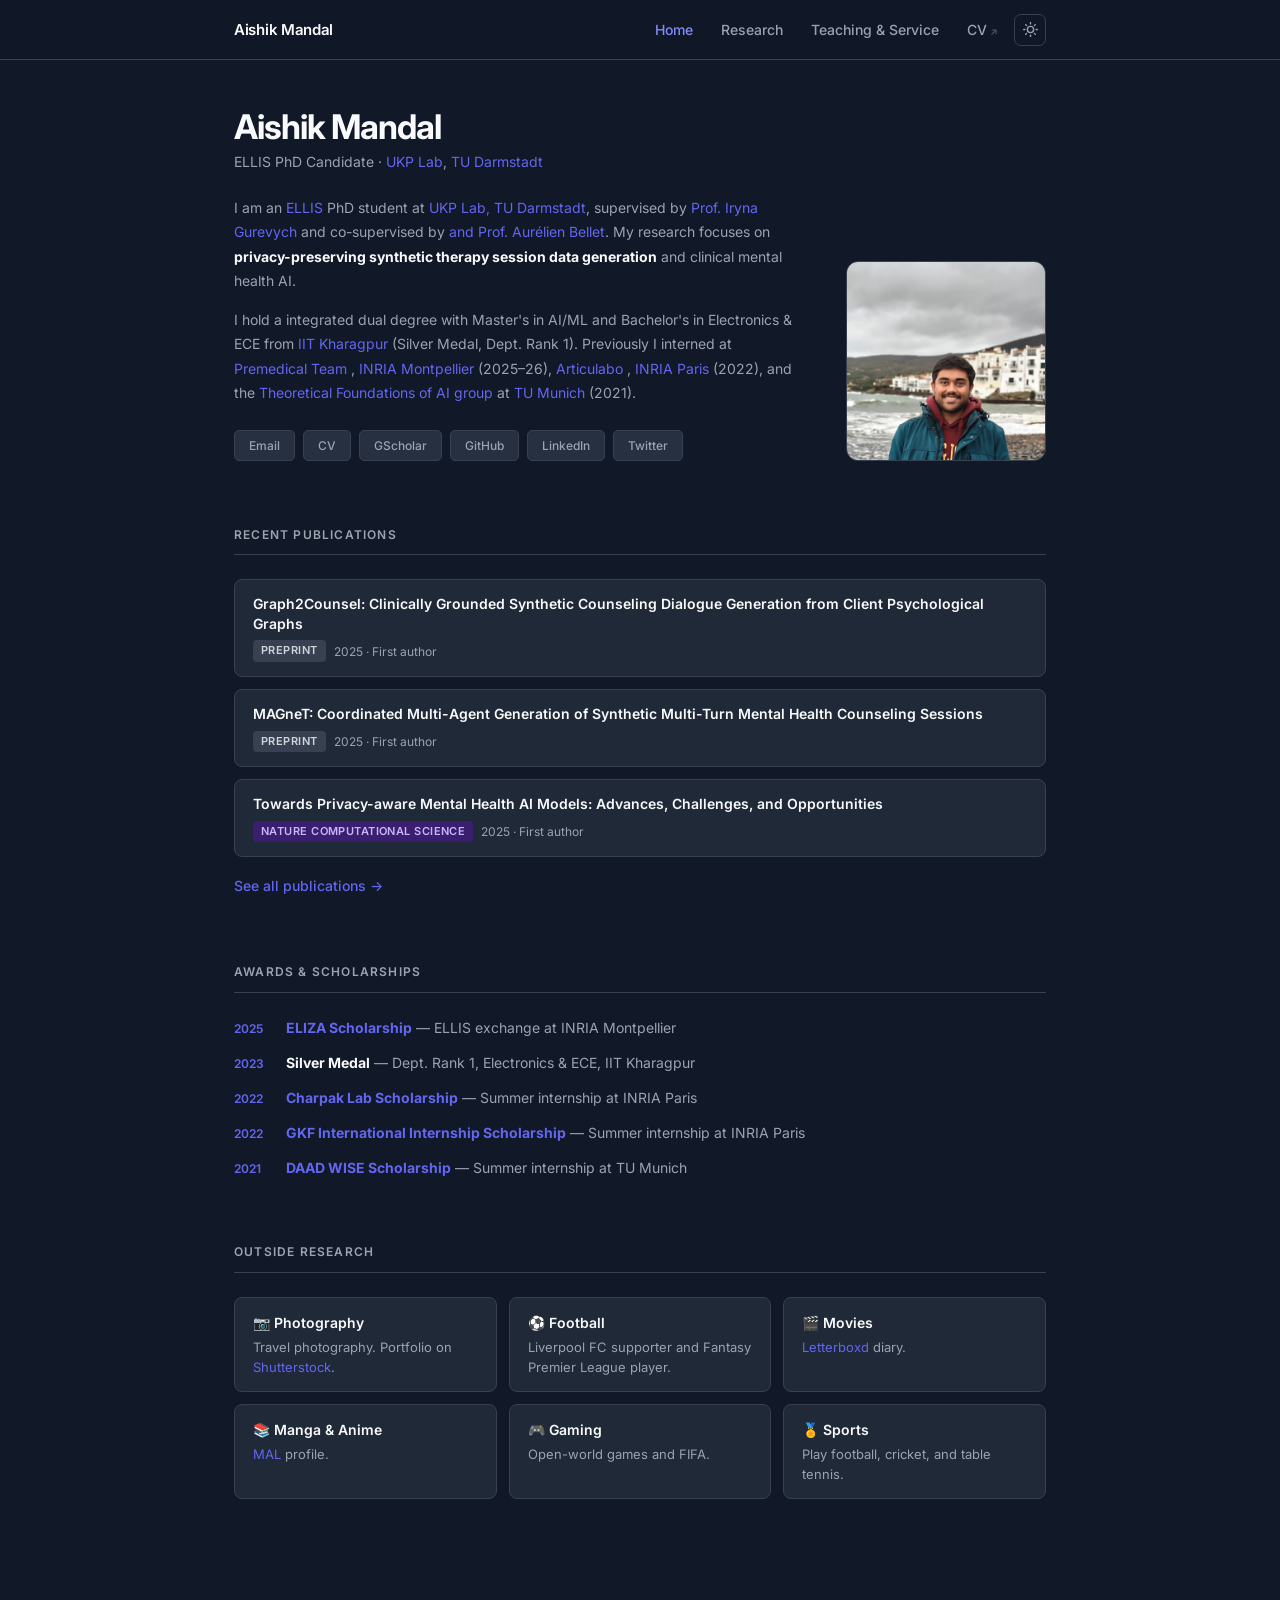
==== commit e1947942: "fixed text" ====
--- a/index.html
+++ b/index.html
@@ -63,8 +63,8 @@
             <p style="color:var(--text-muted); line-height:1.75; margin-bottom:24px; font-size:14px;">
               I hold a integrated dual degree with Master's in AI/ML and Bachelor's in Electronics &amp; ECE from
               <a href="https://www.iitkgp.ac.in/">IIT Kharagpur</a> (Silver Medal, Dept. Rank 1).
-              Previously I interned at <a href="https://team.inria.fr/premedical/">Premedical Team </a>, <a href="https://www.inria.fr/en/inria-branch-university-montpellier"></a>INRIA Montpellier</a> (2025–26),
-              <a href="https://www.justinecassell.com/articulab/members/"> Articulabo </a>, <a href="https://www.inria.fr/en/centre-inria-de-paris"></a>INRIA Paris</a> (2022),
+              Previously I interned at <a href="https://team.inria.fr/premedical/">Premedical Team </a>, <a href="https://www.inria.fr/en/inria-branch-university-montpellier">INRIA Montpellier</a> (2025–26),
+              <a href="https://www.justinecassell.com/articulab/members/"> Articulabo </a>, <a href="https://www.inria.fr/en/centre-inria-de-paris">INRIA Paris</a> (2022),
               and the <a href="https://www.cs.cit.tum.de/tfai/home/">Theoretical Foundations of AI group</a>
               at <a href="https://www.tum.de/">TU Munich</a> (2021).
             </p>
